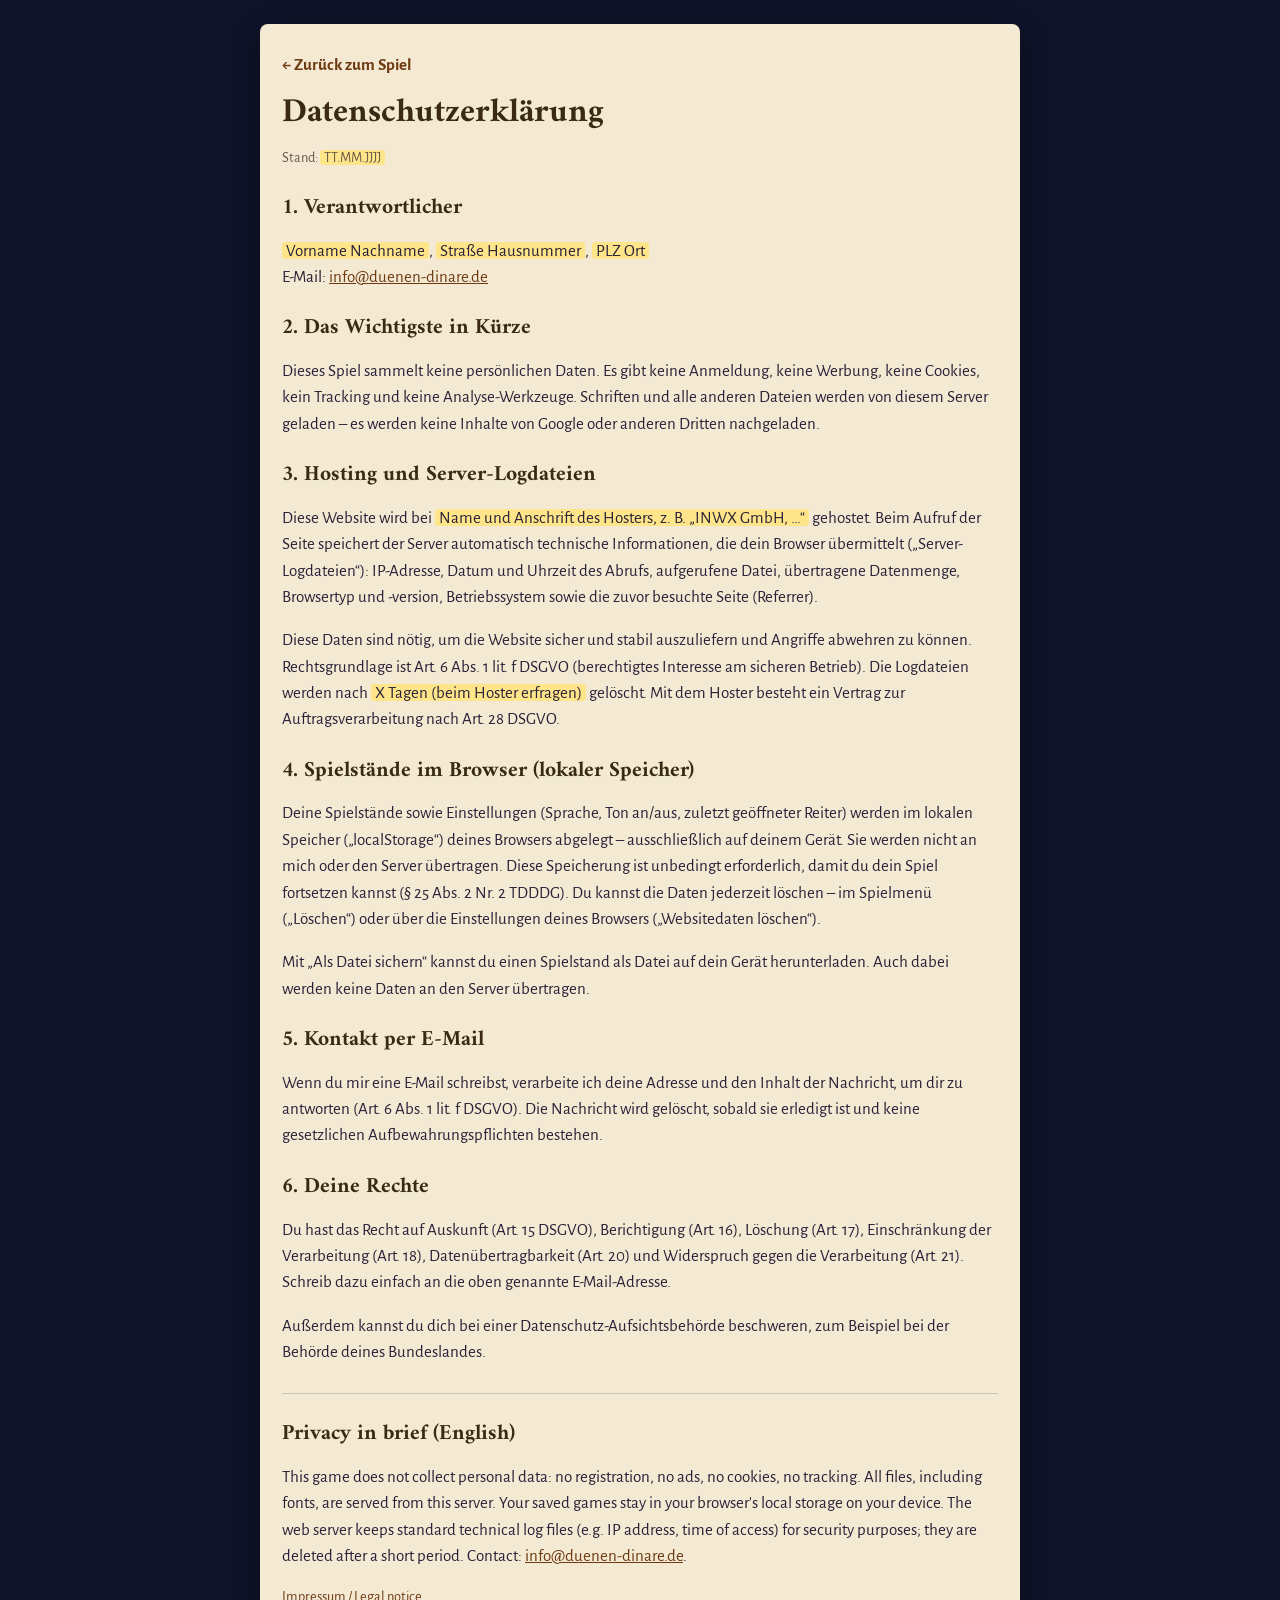
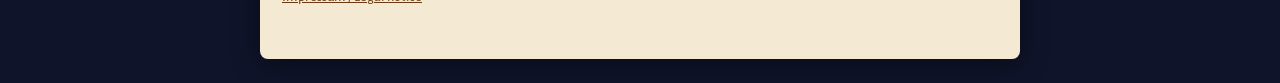
==== datenschutz.html @ 820ae038 "Add files via upload" ====
<!DOCTYPE html>
<html lang="de">
<head>
<meta charset="UTF-8">
<meta name="viewport" content="width=device-width, initial-scale=1">
<title>Datenschutz – Dünen &amp; Dinare</title>
<meta name="robots" content="noindex">
<link rel="stylesheet" href="seiten.css">
</head>
<body>
<main>
  <a class="zurueck" href="index.html">← Zurück zum Spiel</a>
  <h1>Datenschutzerklärung</h1>
  <p class="klein">Stand: <span class="luecke">TT.MM.JJJJ</span></p>

  <!-- Die gelb markierten Stellen mit deinen Daten ersetzen. -->
  <h2>1. Verantwortlicher</h2>
  <p>
    <span class="luecke">Vorname Nachname</span>, <span class="luecke">Straße Hausnummer</span>, <span class="luecke">PLZ Ort</span><br>
    E-Mail: <a href="mailto:info@duenen-dinare.de">info@duenen-dinare.de</a>
  </p>

  <h2>2. Das Wichtigste in Kürze</h2>
  <p>Dieses Spiel sammelt keine persönlichen Daten. Es gibt keine Anmeldung, keine Werbung, keine Cookies,
     kein Tracking und keine Analyse-Werkzeuge. Schriften und alle anderen Dateien werden von diesem Server
     geladen – es werden keine Inhalte von Google oder anderen Dritten nachgeladen.</p>

  <h2>3. Hosting und Server-Logdateien</h2>
  <p>Diese Website wird bei <span class="luecke">Name und Anschrift des Hosters, z. B. „INWX GmbH, …“</span> gehostet.
     Beim Aufruf der Seite speichert der Server automatisch technische Informationen, die dein Browser übermittelt
     („Server-Logdateien“): IP-Adresse, Datum und Uhrzeit des Abrufs, aufgerufene Datei, übertragene Datenmenge,
     Browsertyp und -version, Betriebssystem sowie die zuvor besuchte Seite (Referrer).</p>
  <p>Diese Daten sind nötig, um die Website sicher und stabil auszuliefern und Angriffe abwehren zu können.
     Rechtsgrundlage ist Art. 6 Abs. 1 lit. f DSGVO (berechtigtes Interesse am sicheren Betrieb).
     Die Logdateien werden nach <span class="luecke">X Tagen (beim Hoster erfragen)</span> gelöscht.
     Mit dem Hoster besteht ein Vertrag zur Auftragsverarbeitung nach Art. 28 DSGVO.</p>

  <h2>4. Spielstände im Browser (lokaler Speicher)</h2>
  <p>Deine Spielstände sowie Einstellungen (Sprache, Ton an/aus, zuletzt geöffneter Reiter) werden im lokalen Speicher („localStorage“) deines Browsers
     abgelegt – ausschließlich auf deinem Gerät. Sie werden nicht an mich oder den Server übertragen.
     Diese Speicherung ist unbedingt erforderlich, damit du dein Spiel fortsetzen kannst
     (§ 25 Abs. 2 Nr. 2 TDDDG). Du kannst die Daten jederzeit löschen – im Spielmenü („Löschen“) oder über
     die Einstellungen deines Browsers („Websitedaten löschen“).</p>
  <p>Mit „Als Datei sichern“ kannst du einen Spielstand als Datei auf dein Gerät herunterladen. Auch dabei
     werden keine Daten an den Server übertragen.</p>

  <h2>5. Kontakt per E-Mail</h2>
  <p>Wenn du mir eine E-Mail schreibst, verarbeite ich deine Adresse und den Inhalt der Nachricht, um dir zu antworten
     (Art. 6 Abs. 1 lit. f DSGVO). Die Nachricht wird gelöscht, sobald sie erledigt ist und keine gesetzlichen
     Aufbewahrungspflichten bestehen.</p>

  <h2>6. Deine Rechte</h2>
  <p>Du hast das Recht auf Auskunft (Art. 15 DSGVO), Berichtigung (Art. 16), Löschung (Art. 17),
     Einschränkung der Verarbeitung (Art. 18), Datenübertragbarkeit (Art. 20) und Widerspruch gegen die
     Verarbeitung (Art. 21). Schreib dazu einfach an die oben genannte E-Mail-Adresse.</p>
  <p>Außerdem kannst du dich bei einer Datenschutz-Aufsichtsbehörde beschweren, zum Beispiel bei der Behörde
     deines Bundeslandes.</p>

  <hr>
  <h2 lang="en">Privacy in brief (English)</h2>
  <p lang="en">This game does not collect personal data: no registration, no ads, no cookies, no tracking. All files,
     including fonts, are served from this server. Your saved games stay in your browser's local storage on your device.
     The web server keeps standard technical log files (e.g. IP address, time of access) for security purposes;
     they are deleted after a short period. Contact: <a href="mailto:info@duenen-dinare.de">info@duenen-dinare.de</a>.</p>
  <p class="klein"><a href="impressum.html">Impressum / Legal notice</a></p>
</main>
</body>
</html>
---- seiten.css ----
/* Aussehen von Impressum und Datenschutz – schlichtes Pergament */
@font-face { font-family: 'Alegreya Sans'; font-style: normal; font-weight: 400; font-display: swap; src: url('fonts/AlegreyaSans-Regular.woff') format('woff'); }
@font-face { font-family: 'Alegreya Sans'; font-style: normal; font-weight: 700; font-display: swap; src: url('fonts/AlegreyaSans-Bold.woff') format('woff'); }
@font-face { font-family: 'Amiri'; font-style: normal; font-weight: 700; font-display: swap; src: url('fonts/Amiri-Bold.woff') format('woff'); }

:root { --tinte: #2a2238; --pergament: #f4ead4; --messing: #b0872d; --indigo: #10142b; }
* { box-sizing: border-box; }
body { margin: 0; background: var(--indigo); color: var(--tinte); font: 17px/1.55 'Alegreya Sans', system-ui, sans-serif; }
main { max-width: 760px; margin: 24px auto; padding: 28px 22px 36px; background: var(--pergament); border-radius: 8px; box-shadow: 0 6px 28px rgba(0,0,0,.45); }
@media (max-width: 800px) { main { margin: 0; border-radius: 0; min-height: 100vh; } }
h1, h2 { font-family: 'Amiri', Georgia, serif; color: #3a2a12; line-height: 1.15; }
h1 { font-size: 2.1rem; margin: 0 0 4px; }
h2 { font-size: 1.35rem; margin: 26px 0 6px; }
a { color: #6e3a12; }
.zurueck { display: inline-block; margin-bottom: 16px; text-decoration: none; font-weight: 700; }
.klein { font-size: .9rem; color: #6b5a48; }
/* Noch auszufüllende Stellen – fallen auf, damit nichts vergessen wird */
.luecke { background: #ffe58a; padding: 0 4px; border-radius: 3px; }
hr { border: 0; border-top: 1px solid rgba(42,34,56,.2); margin: 28px 0; }
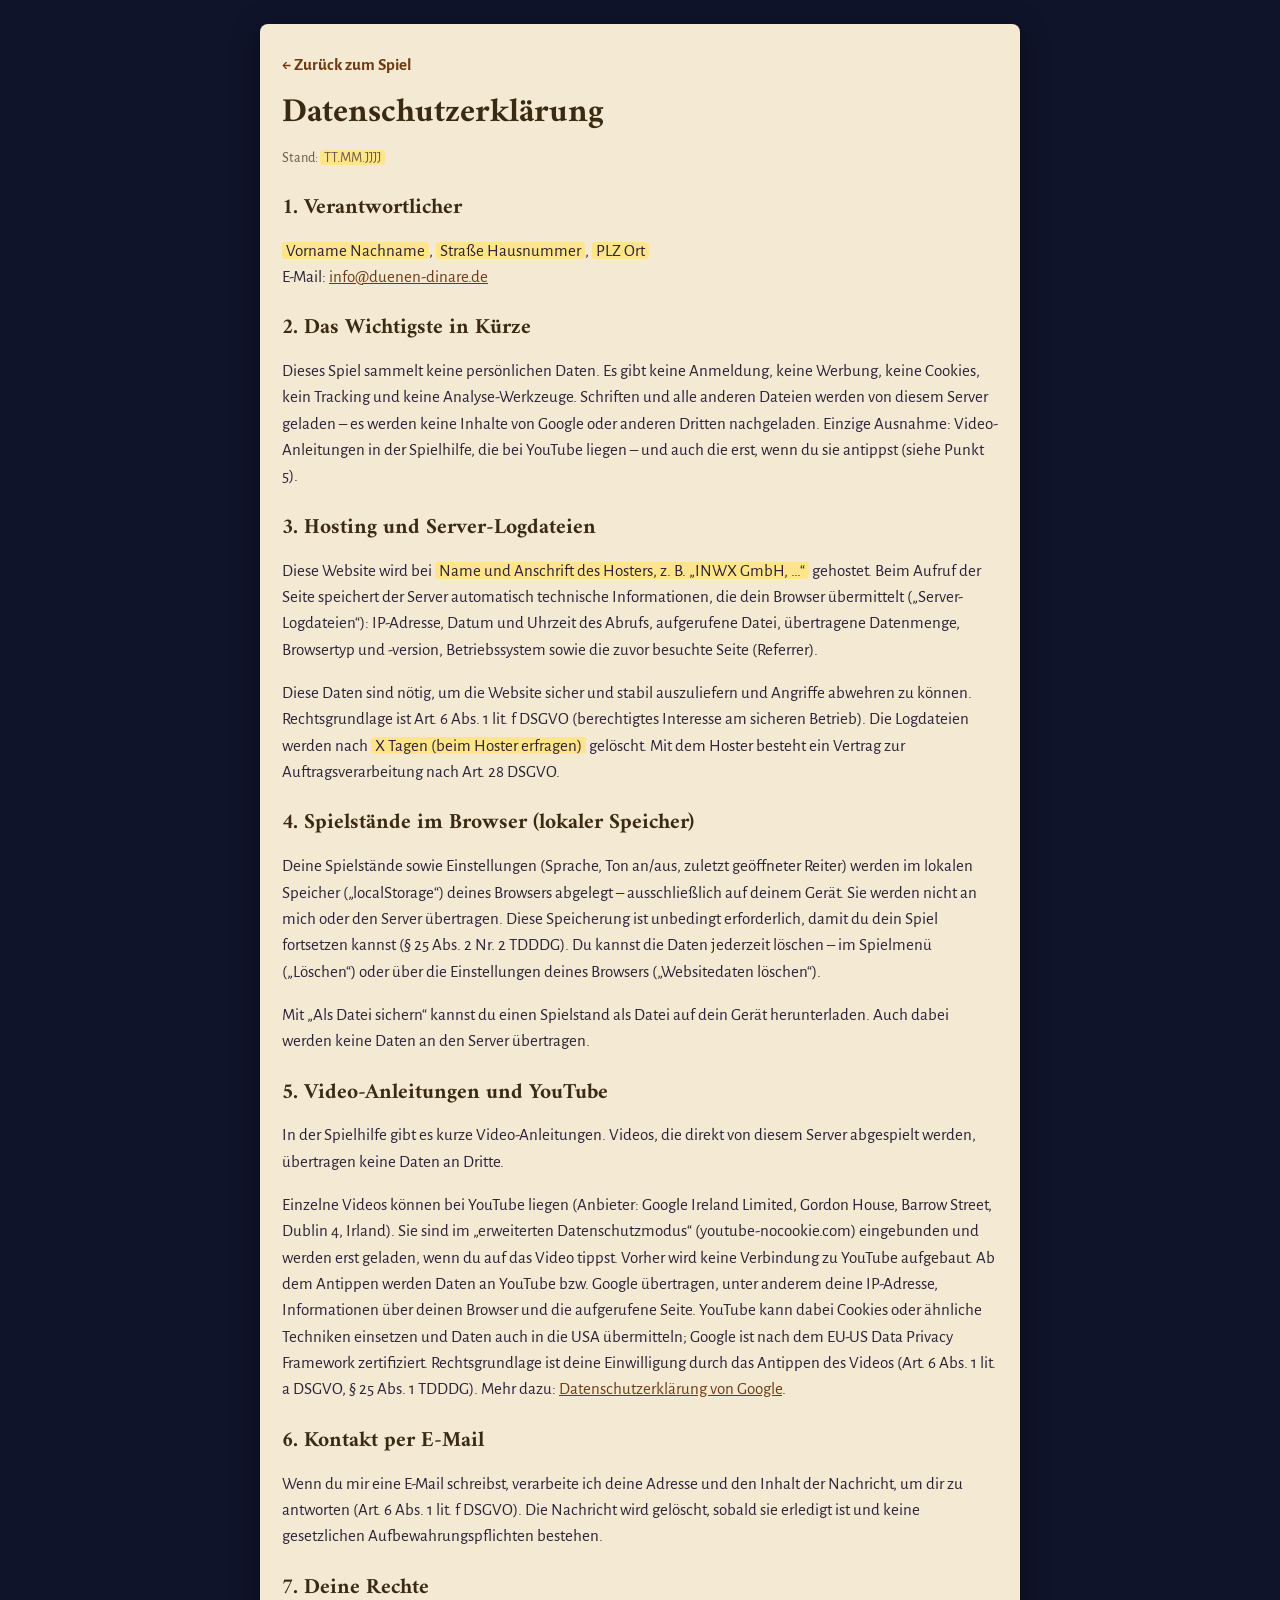
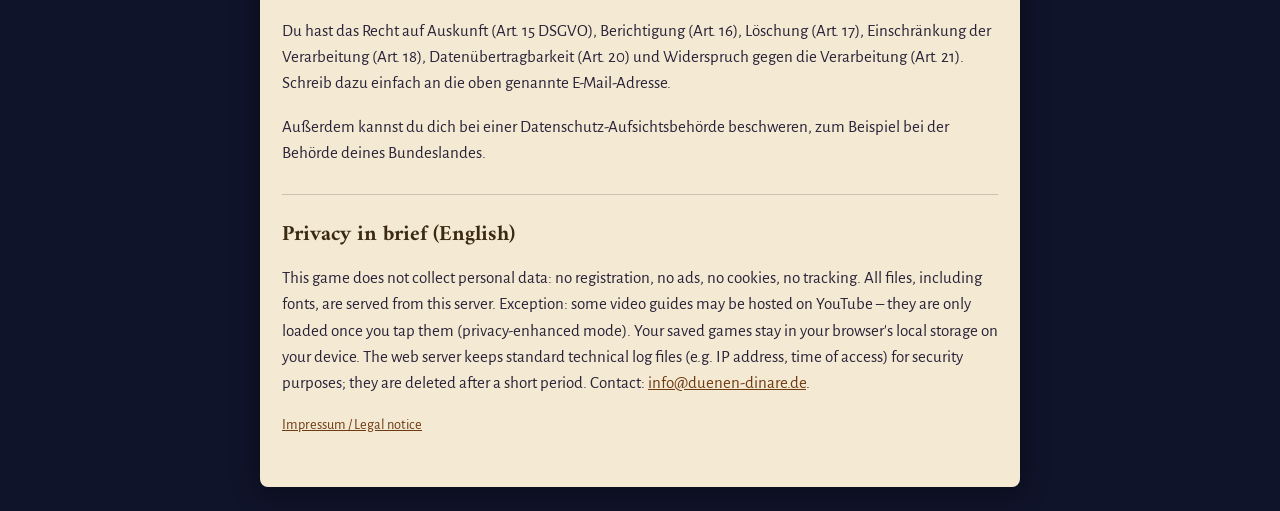
==== commit 8839633f: "Add files via upload" ====
--- a/datenschutz.html
+++ b/datenschutz.html
@@ -23,7 +23,8 @@
   <h2>2. Das Wichtigste in Kürze</h2>
   <p>Dieses Spiel sammelt keine persönlichen Daten. Es gibt keine Anmeldung, keine Werbung, keine Cookies,
      kein Tracking und keine Analyse-Werkzeuge. Schriften und alle anderen Dateien werden von diesem Server
-     geladen – es werden keine Inhalte von Google oder anderen Dritten nachgeladen.</p>
+     geladen – es werden keine Inhalte von Google oder anderen Dritten nachgeladen. Einzige Ausnahme: Video-Anleitungen
+     in der Spielhilfe, die bei YouTube liegen – und auch die erst, wenn du sie antippst (siehe Punkt 5).</p>
 
   <h2>3. Hosting und Server-Logdateien</h2>
   <p>Diese Website wird bei <span class="luecke">Name und Anschrift des Hosters, z. B. „INWX GmbH, …“</span> gehostet.
@@ -44,12 +45,25 @@
   <p>Mit „Als Datei sichern“ kannst du einen Spielstand als Datei auf dein Gerät herunterladen. Auch dabei
      werden keine Daten an den Server übertragen.</p>
 
-  <h2>5. Kontakt per E-Mail</h2>
+  <h2 id="videos">5. Video-Anleitungen und YouTube</h2>
+  <p>In der Spielhilfe gibt es kurze Video-Anleitungen. Videos, die direkt von diesem Server abgespielt werden,
+     übertragen keine Daten an Dritte.</p>
+  <p>Einzelne Videos können bei YouTube liegen (Anbieter: Google Ireland Limited, Gordon House, Barrow Street,
+     Dublin 4, Irland). Sie sind im „erweiterten Datenschutzmodus“ (youtube-nocookie.com) eingebunden und werden
+     erst geladen, wenn du auf das Video tippst. Vorher wird keine Verbindung zu YouTube aufgebaut.
+     Ab dem Antippen werden Daten an YouTube bzw. Google übertragen, unter anderem deine IP-Adresse,
+     Informationen über deinen Browser und die aufgerufene Seite. YouTube kann dabei Cookies oder ähnliche
+     Techniken einsetzen und Daten auch in die USA übermitteln; Google ist nach dem EU-US Data Privacy Framework
+     zertifiziert. Rechtsgrundlage ist deine Einwilligung durch das Antippen des Videos
+     (Art. 6 Abs. 1 lit. a DSGVO, § 25 Abs. 1 TDDDG). Mehr dazu:
+     <a href="https://policies.google.com/privacy" target="_blank" rel="noopener">Datenschutzerklärung von Google</a>.</p>
+
+  <h2>6. Kontakt per E-Mail</h2>
   <p>Wenn du mir eine E-Mail schreibst, verarbeite ich deine Adresse und den Inhalt der Nachricht, um dir zu antworten
      (Art. 6 Abs. 1 lit. f DSGVO). Die Nachricht wird gelöscht, sobald sie erledigt ist und keine gesetzlichen
      Aufbewahrungspflichten bestehen.</p>
 
-  <h2>6. Deine Rechte</h2>
+  <h2>7. Deine Rechte</h2>
   <p>Du hast das Recht auf Auskunft (Art. 15 DSGVO), Berichtigung (Art. 16), Löschung (Art. 17),
      Einschränkung der Verarbeitung (Art. 18), Datenübertragbarkeit (Art. 20) und Widerspruch gegen die
      Verarbeitung (Art. 21). Schreib dazu einfach an die oben genannte E-Mail-Adresse.</p>
@@ -59,7 +73,8 @@
   <hr>
   <h2 lang="en">Privacy in brief (English)</h2>
   <p lang="en">This game does not collect personal data: no registration, no ads, no cookies, no tracking. All files,
-     including fonts, are served from this server. Your saved games stay in your browser's local storage on your device.
+     including fonts, are served from this server. Exception: some video guides may be hosted on YouTube –
+     they are only loaded once you tap them (privacy-enhanced mode). Your saved games stay in your browser's local storage on your device.
      The web server keeps standard technical log files (e.g. IP address, time of access) for security purposes;
      they are deleted after a short period. Contact: <a href="mailto:info@duenen-dinare.de">info@duenen-dinare.de</a>.</p>
   <p class="klein"><a href="impressum.html">Impressum / Legal notice</a></p>
